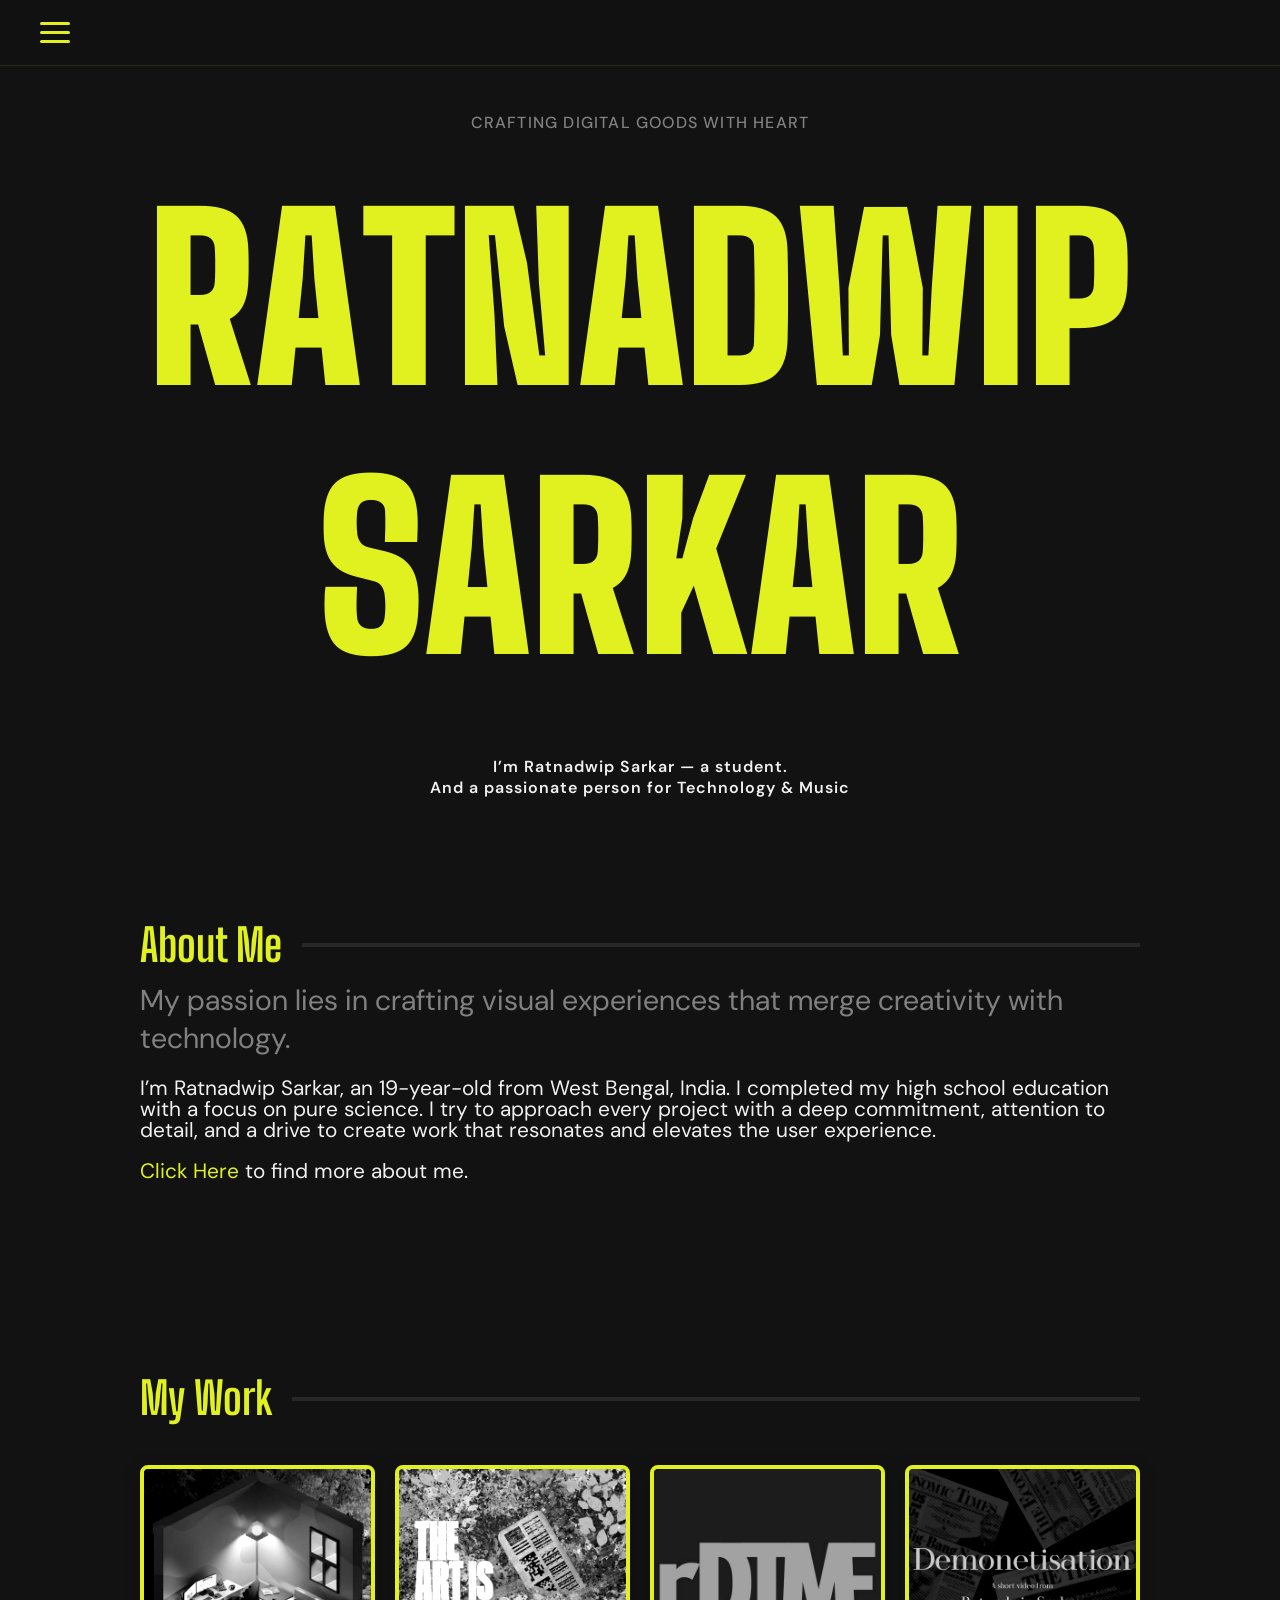
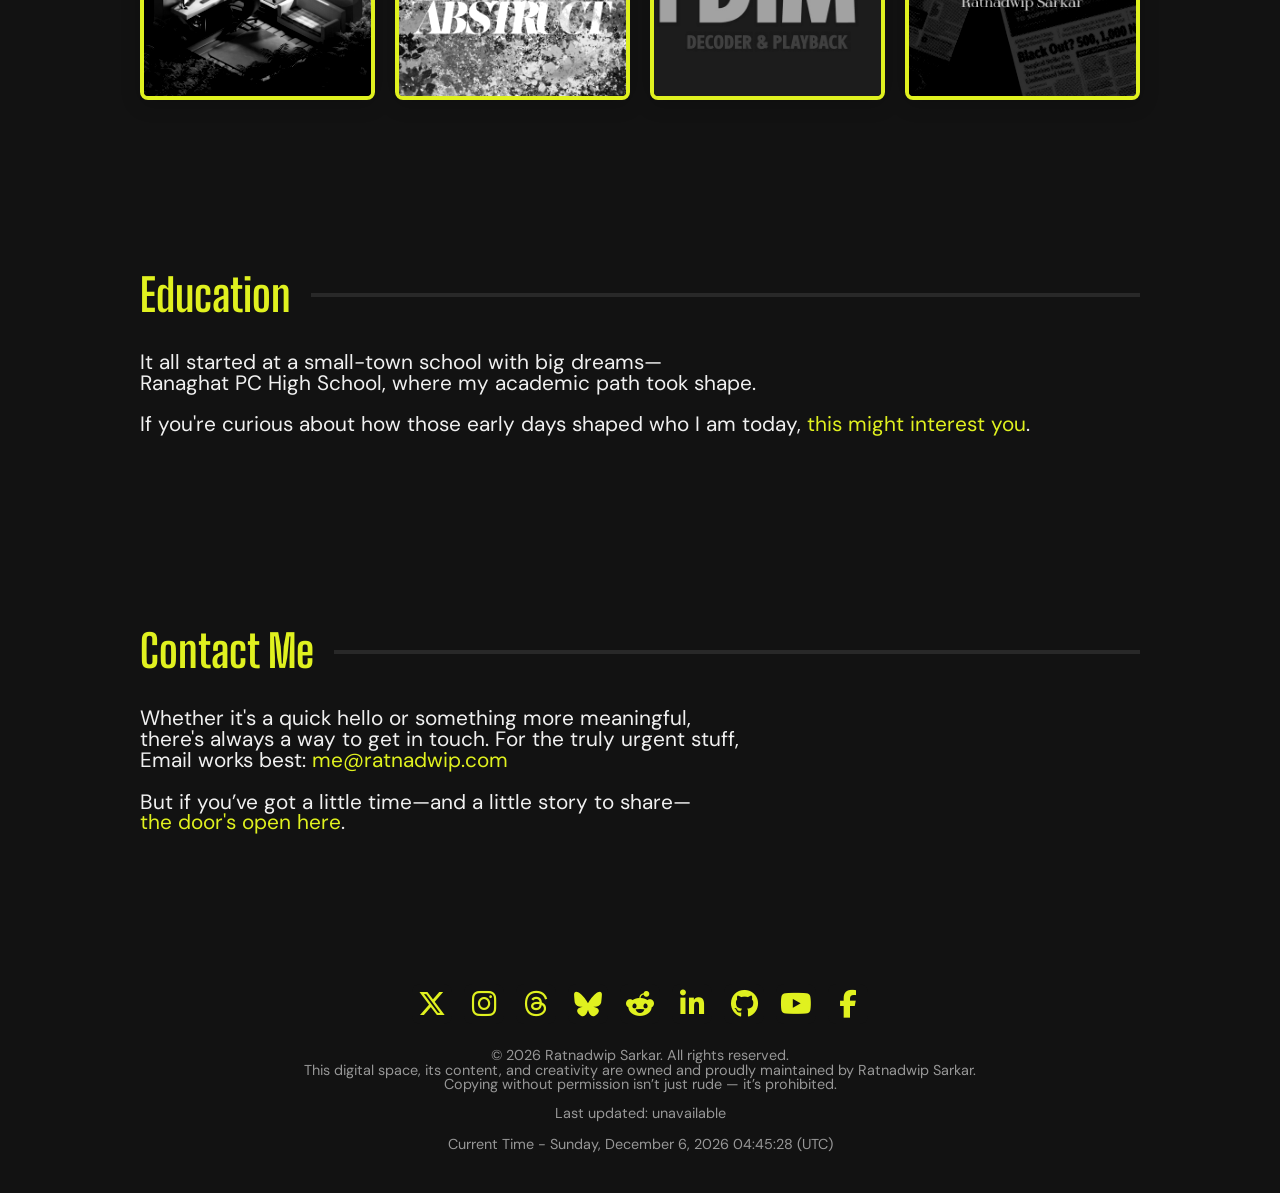
==== index.html @ 2abebe7c "Add website pages, components and media assets Add full site content: root index and multiple sectio" ====
<!DOCTYPE html>
<html lang="en">
<head>
<!-- Google tag (gtag.js) -->
<script async src="https://www.googletagmanager.com/gtag/js?id=G-7RMRZEF68H"></script>
<script>
  window.dataLayer = window.dataLayer || [];
  function gtag(){dataLayer.push(arguments);}
  gtag('js', new Date());

  gtag('config', 'G-7RMRZEF68H');
</script>
  <meta charset="UTF-8" />
  <meta name="viewport" content="width=device-width, initial-scale=1.0" />
  <title>RealRatnadwip</title>
  <link rel="icon" href="./Media/Logo/128x128icon.png" type="image/x-icon">
  <link href="https://fonts.googleapis.com/css2?family=Big+Shoulders+Display:wght@700;900&family=DM+Sans:wght@300;400;500;600;700&display=swap" rel="stylesheet">
  <link rel="stylesheet" href="./style.css" />
  <meta name="description" content="Portfolio of Ratnadwip Sarkar, a digital designer and engineer blending creativity and technology.">
  <link rel="stylesheet" href="https://cdnjs.cloudflare.com/ajax/libs/font-awesome/6.5.0/css/all.min.css">
</head>
<body>

  <header id="header-placeholder" data-root="./"></header>


<!-- Inside <body> -->
<div class="tagline">
  CRAFTING DIGITAL GOODS WITH HEART
</div>

</div>
<div class="name" id="home">
  <div class="line1">
    <span style="--i:1">R</span><span style="--i:2">A</span><span style="--i:3">T</span><span style="--i:4">N</span><span style="--i:5">A</span><span style="--i:6">D</span><span style="--i:7">W</span><span style="--i:8">I</span><span style="--i:9">P</span>
  </div>
  <div class="line2">
    <span style="--i:1">S</span><span style="--i:2">A</span><span style="--i:3">R</span><span style="--i:4">K</span><span style="--i:5">A</span><span style="--i:6">R</span>
  </div>
</div>
<br>
<div class="introline">
  I’m Ratnadwip Sarkar — a student.
  <br>And a passionate person for Technology & Music
</div>

<section id="about">
  <a class="section-header" href="./about/">
    About Me
    <div class="line"></div>
  </a>
  <div class="subtitle">My passion lies in crafting visual experiences that merge creativity with technology.</div>
  <p>
    I’m Ratnadwip Sarkar, an 19-year-old from West Bengal, India. I completed my high school education with a focus on pure science. I try to approach every project with a deep commitment, attention to detail, and a drive to create work that resonates and elevates the user experience.
  </p>
  <p><a href="./about/">Click Here</a> to find more about me.</p>
</section>

<section id="work">
  <a class="section-header" href="./projects/">
    My Work
    <div class="line"></div>
  </a>
  <div class="gallery">
  <a href="./projects/" class="gallery-item">
    <img src="./Media/blend3d.jpg" alt="Blender 3D">
    <span class="overlay-text">BLENDER 3D</span>
  </a>
  <a href="./projects/" class="gallery-item">
    <img src="./Media/pshop.jpg" alt="Photoshop">
    <span class="overlay-text">PHOTOSHOP</span>
  </a>
  <a href="./projects/" class="gallery-item">
    <img src="./Media/ds.jpg" alt="Python">
    <span class="overlay-text">PROGRAMMING</span>
  </a>
  <a href="./projects/" class="gallery-item">
    <img src="./Media/ytb.jpg" alt="Python">
    <span class="overlay-text">PREMIERE PRO</span>
  </a>
</div>
</section>

<section id="education">
  <a class="section-header" href="./education/">
    Education
    <div class="line"></div>
  </a>
  <p>It all started at a small-town school with big dreams—<br>Ranaghat PC High School, where my academic path took shape.</p>
  <p>If you're curious about how those early days shaped who I am today, <a href="./education/">this might interest you</a>.</p>
</section>


<section id="contact">
  <a class="section-header" href="./contact/">
    Contact Me
    <div class="line"></div>
  </a>
  <p>Whether it's a quick hello or something more meaningful,<br>
     there's always a way to get in touch. For the truly urgent stuff,<br>
     Email works best: <a href="mailto:me@ratnadwip.com" class="highlight" target="_blank">me@ratnadwip.com</a></p>
  <p>But if you’ve got a little time—and a little story to share—<br>
     <a href="./contact/">the door's open here</a>.</p>
</section>



      <footer id="footer-placeholder" data-root="./"></footer>

  <script src="./script.js"></script>
</body>
</html>
---- style.css ----
/* ==========================================================================
   Variables (Centralized Website Styling)
   ========================================================================== */
:root {
  /* Background Colors */
  --bg-primary: #121212;
  --bg-primary-rgb: 18, 18, 18;
  --bg-secondary: #1e1e1e;

  /* Accent Colors */
  --accent-primary: #E0F11F;
  --accent-primary-rgb: 224, 241, 31;
  --accent-hover: #d7e214;

  /* Text Colors */
  --text-primary: #F0F0F0;
  --text-muted: #808080;

  /* Border Colors */
  --border-color: #282828;
  --border-light: #444;
  --border-focus: #777;

  /* Typography */
  --font-primary: 'DM Sans', sans-serif;
  --font-heading: 'Big Shoulders Display', sans-serif;
}

/* =========================================
   Base / General Styles
   ========================================= */
body {
  margin: 0;
  background-color: var(--bg-primary);
  color: var(--text-primary);
  font-family: var(--font-primary);
  scroll-behavior: smooth;
  padding-top: 80px;
}

html,
body {
  min-height: 100vh;
  scrollbar-width: none;
  /* Firefox */
  -ms-overflow-style: none;
  /* IE/Edge */
}

html::-webkit-scrollbar,
body::-webkit-scrollbar {
  display: none;
  /* Chrome, Safari, Edge */
}




/* =========================================
   Header & Navigation
   ========================================= */
/* New Header Layout */
header {
  position: fixed;
  top: 0;
  left: 0;
  width: 100%;
  background: rgba(var(--bg-primary-rgb), 0.8);
  backdrop-filter: blur(12px);
  -webkit-backdrop-filter: blur(12px);
  display: flex;
  align-items: center;
  padding: 20px 40px;
  z-index: 1000;
  box-sizing: border-box;
  border-bottom: 1px solid rgba(var(--accent-primary-rgb), 0.1);
}

/* Hamburger Icon */
.hamburger {
  cursor: pointer;
  display: flex;
  flex-direction: column;
  gap: 6px;
  width: 30px;
  height: 25px;
  justify-content: center;
  z-index: 1100;
}

.hamburger span {
  height: 3px;
  background: var(--accent-primary);
  width: 100%;
  border-radius: 3px;
  transition: 0.3s ease;
}

/* Cross Animation */
.hamburger.active span:nth-child(1) {
  transform: rotate(45deg) translate(6px, 6px);
}

.hamburger.active span:nth-child(2) {
  opacity: 0;
}

.hamburger.active span:nth-child(3) {
  transform: rotate(-45deg) translate(6px, -7px);
}

/* Mobile Nav Panel – Fully Hidden When Closed */
.mobile-nav {
  position: fixed;
  top: 0;
  left: -100%;
  width: 250px;
  height: 100vh;
  background-color: rgba(30, 30, 30, 0.95);
  backdrop-filter: blur(6px);
  display: flex;
  flex-direction: column;
  gap: 30px;
  padding: 100px 30px;
  box-shadow: 2px 0 20px rgba(0, 0, 0, 0.5);
  transition: left 0.4s ease;
  z-index: 1050;
}


.mobile-nav a {
  font-family: var(--font-heading);
  color: var(--text-primary);
  text-decoration: none;
  font-size: 1.8rem;
  font-weight: 700;
  line-height: 0.5;
  opacity: 0;
  transform: translateX(-10px);
  transition: opacity 0.4s ease, transform 0.4s ease;
}

.mobile-nav.open a {
  opacity: 1;
  transform: translateX(0);
}


.mobile-nav a:hover {
  color: var(--accent-primary);
  text-decoration: underline;

}

.mobile-nav.open {
  left: 0;
}


p {
  font-size: 0.9rem;
  font-weight: 400;
  color: var(--text-primary);
}

.tagline {
  font-family: var(--font-primary);
  font-weight: 500;
  color: var(--text-muted);
  text-align: center;
  margin-top: 1rem;
  margin-bottom: 2rem;
  letter-spacing: 1.2px;
  position: relative;
  z-index: 1;
}

.tagline {
  font-size: 0.6rem;
}

.introline {
  font-family: var(--font-primary);
  font-weight: 600;
  color: var(--text-primary);
  text-align: center;
  margin-top: 2rem;
  margin-bottom: 2rem;
  letter-spacing: 1px;
}

.introline {
  font-size: .70rem;
}


/* Animated Name */
.name {
  font-family: var(--font-heading);
  font-weight: 900;
  color: var(--accent-primary);
  text-align: center;
  margin-top: 30px;
  line-height: 1.2;
  animation: fadeIn 1s ease-in-out;
}

@keyframes fadeIn {
  from {
    opacity: 0
  }

  to {
    opacity: 1
  }
}

/* Base size for smallest screens */
.name {
  font-size: 3rem;
}

.subtitle {
  font-size: 1.2rem;
}

.section-header {
  font-size: 1.4rem;
  line-height: 1.6;
}

/* 400px and up */
@media (min-width: 400px) {
  .name {
    font-size: 5rem;
  }

  .section-header {
    font-size: 1.8rem;
    line-height: 1.6;
  }

  p {
    font-size: 1rem;
    line-height: 1;
  }
}

/* 500px and up */
@media (min-width: 500px) {
  .name {
    font-size: 6rem;
  }
}

/* 600px and up */
@media (min-width: 600px) {
  .name {
    font-size: 7rem;
  }

  .tagline {
    font-size: 0.8rem;
  }

  .introline {
    font-size: .85rem;
  }


  .section-header {
    font-size: 2.1rem;
  }

  p {
    font-size: 1.1rem;
  }
}

/* 700px and up */
@media (min-width: 700px) {
  .name {
    font-size: 8rem;
  }
}

/* 800px and up */
@media (min-width: 800px) {
  .name {
    font-size: 10rem;
  }

  .section-header {
    font-size: 2.5rem;
  }

  .subtitle {
    font-size: 1.8rem;
  }

  p {
    font-size: 1.2rem;
  }
}

/* 1000px and up */
@media (min-width: 1000px) {
  .name {
    font-size: 12rem;
  }

  .section-header {
    font-size: 2.8rem;
  }

  .introline {
    font-size: 1rem;
  }

  p {
    font-size: 1.3rem;
  }
}

/* 1200px and up */
@media (min-width: 1200px) {
  .name {
    font-size: 14rem;
  }

  .tagline {
    font-size: 1rem;
    margin-top: 2rem;
    margin-bottom: 2rem;
  }
}

/* 1400px and up */
@media (min-width: 1400px) {
  .name {
    font-size: 16rem;
  }

  .tagline {
    font-size: 1rem;
  }

  .introline {
    font-size: 1.25rem;
  }

  .subtitle {
    font-size: 2.5rem;
  }

  .section-header {
    font-size: 3rem;
  }

  p {
    font-size: 1.4rem;
  }
}

/* 2000px and up */
@media (min-width: 2000px) {
  .name {
    font-size: 18rem;
  }

  .tagline {
    font-size: 1.2rem;
  }

  .introline {
    font-size: 1.75rem;
  }

  .subtitle {
    font-size: 3rem;
  }

  .section-header {
    font-size: 3.2rem;
  }

  p {
    font-size: 1.5rem;
  }
}



.name .line1 span,
.name .line2 span {
  display: inline-block;
  opacity: 0;
  transform: translateY(30px);
  animation: slideIn 0.8s ease forwards;
}

.name .line1 span {
  animation-delay: calc(0.05s * var(--i));
}

.name .line2 span {
  animation-delay: calc(0.05s * (var(--i) + 8));
}

@keyframes slideIn {
  to {
    opacity: 1;
    transform: translateY(0);
  }
}

/* =========================================
   Sections & Layout
   ========================================= */
section {
  max-width: 1000px;
  margin: auto;
  padding: 80px 40px;
  opacity: 0;
  transform: translateY(50px);
  transition: opacity 0.8s ease, transform 0.8s ease;
}

section.reveal {
  opacity: 1;
  transform: translateY(0);
}

/* Highlight heading + arrow line */
.section-header {
  display: flex;
  align-items: center;
  gap: 20px;
  font-family: var(--font-heading);
  font-weight: 700;
  color: var(--accent-primary);
  cursor: pointer;
  text-decoration: none;
  position: relative;
}

.section-header .line {
  flex-grow: 1;
  height: 4px;
  background: var(--border-color);
  position: relative;
  transition: background 0.3s ease;
}


@keyframes lineShift {
  5% {
    background: linear-gradient(to right, var(--border-color) 99.88%, var(--accent-primary) 100%);
  }

  10% {
    background: linear-gradient(to right, var(--border-color) 99.51%, var(--accent-primary) 100%);
  }

  15% {
    background: linear-gradient(to right, var(--border-color) 98.91%, var(--accent-primary) 100%);
  }

  20% {
    background: linear-gradient(to right, var(--border-color) 98.09%, var(--accent-primary) 100%);
  }

  25% {
    background: linear-gradient(to right, var(--border-color) 97.07%, var(--accent-primary) 100%);
  }

  30% {
    background: linear-gradient(to right, var(--border-color) 95.88%, var(--accent-primary) 100%);
  }

  35% {
    background: linear-gradient(to right, var(--border-color) 94.54%, var(--accent-primary) 100%);
  }

  40% {
    background: linear-gradient(to right, var(--border-color) 93.09%, var(--accent-primary) 100%);
  }

  45% {
    background: linear-gradient(to right, var(--border-color) 91.56%, var(--accent-primary) 100%);
  }

  50% {
    background: linear-gradient(to right, var(--border-color) 90.00%, var(--accent-primary) 100%);
  }

  55% {
    background: linear-gradient(to right, var(--border-color) 88.44%, var(--accent-primary) 100%);
  }

  60% {
    background: linear-gradient(to right, var(--border-color) 86.91%, var(--accent-primary) 100%);
  }

  65% {
    background: linear-gradient(to right, var(--border-color) 85.46%, var(--accent-primary) 100%);
  }

  70% {
    background: linear-gradient(to right, var(--border-color) 84.12%, var(--accent-primary) 100%);
  }

  75% {
    background: linear-gradient(to right, var(--border-color) 82.93%, var(--accent-primary) 100%);
  }

  80% {
    background: linear-gradient(to right, var(--border-color) 81.91%, var(--accent-primary) 100%);
  }

  85% {
    background: linear-gradient(to right, var(--border-color) 81.09%, var(--accent-primary) 100%);
  }

  90% {
    background: linear-gradient(to right, var(--border-color) 80.49%, var(--accent-primary) 100%);
  }

  95% {
    background: linear-gradient(to right, var(--border-color) 80.12%, var(--accent-primary) 100%);
  }

  100% {
    background: linear-gradient(to right, var(--border-color) 80.00%, var(--accent-primary) 100%);
  }

}

.section-header:hover .line {
  animation: lineShift 0.2s forwards;
}



/* Subtitle */
.subtitle {
  color: var(--text-muted);
  margin-bottom: 10px;
}

/* =========================================
   Gallery / Portfolio Items
   ========================================= */
.gallery {
  display: grid;
  grid-template-columns: repeat(auto-fill, minmax(200px, 1fr));
  gap: 20px;
  margin-top: 30px;
}

.gallery img {
  width: 100%;
  height: auto;
  filter: grayscale(100%) contrast(1.25);
  transition: all 0.6s ease;
  transform: scale(1);
  border-radius: 8px;
  box-shadow: 0 4px 20px rgba(0, 0, 0, 0.2);

}



.gallery-item {
  position: relative;
  display: block;
  overflow: hidden;
  border-radius: 8px;
  border: 4px solid var(--accent-primary);
  transition: transform 0.6s ease;
  box-shadow: 0 4px 20px rgba(0, 0, 0, 0.2);
}

.gallery-item:hover {
  transform: scale(1.05);
  z-index: 2;
}

.gallery-item img {
  width: 100%;
  height: auto;
  display: block;
  filter: grayscale(100%) contrast(1.25);
  transition: filter 0.6s ease;
  border-radius: 4px;
  /* slight internal rounding */
}

.gallery-item:hover img {
  filter: none;
}

/* Overlay Text */
.overlay-text {
  position: absolute;
  top: 50%;
  left: 50%;
  transform: translate(-50%, -50%) scale(0.9);
  color: #0F0F0F;
  background-color: rgba(var(--accent-primary-rgb), 0.85);
  padding: 10px 20px;
  font-family: var(--font-heading);
  font-size: 1rem;
  border-radius: 6px;
  opacity: 0;
  transition: all 0.4s ease;
  pointer-events: none;
}

.gallery-item:hover .overlay-text {
  opacity: 1;
  transform: translate(-50%, -50%) scale(1);
}




.social-icons {
  display: flex;
  flex-wrap: wrap;
  gap: 12px;
  justify-content: center;
  /* Centers horizontally */
  align-items: center;
  /* Optional: aligns vertically in a container */
  padding: 10px 0;
}


.social-btn {
  width: 2.5rem;
  height: 2.5rem;
  display: flex;
  align-items: center;
  justify-content: center;
  background-color: var(--bg-primary);
  border-radius: 0.5rem;
  color: var(--accent-primary);
  transition: all 0.3s ease;
  font-size: 1.75rem;
  text-decoration: none;
}

.social-icons a {
  text-decoration: none;
}


/* Hover Effects */
.social-btn:hover {
  color: var(--text-primary);
  transform: scale(1.1);
}

.social-icons a:hover {
  text-decoration: none;
}


/* Platform-specific hover backgrounds */
.social-btn.twitter:hover {
  background-color: #000000;
}

.social-btn.instagram:hover {
  background: radial-gradient(circle at 30% 107%, #fdf497 0%, #fd5949 45%, #d6249f 60%, #285AEB 90%);
}

.social-btn.threads:hover {
  background-color: black;
}

.social-btn.bluesky:hover {
  background-color: #0073ff;
}

.social-btn.reddit:hover {
  background-color: #FF4500;
}

.social-btn.linkedin:hover {
  background-color: #0A66C2;
}

.social-btn.github:hover {
  background-color: #333;
}

.social-btn.youtube:hover i {
  color: #FF0000 !important;
  /* YouTube red */
}

.social-btn.youtube:hover {
  background-color: #FFFFFF;
  /* white background */
}

.social-btn.facebook:hover {
  background-color: #1877F2;
}

.social-icons a.bluesky {
  background-color: var(--bg-primary);
  width: 2.5rem;
  height: 2.5rem;
  display: inline-flex;
  align-items: center;
  justify-content: center;
  border-radius: 0.5rem;
  transition: background-color 0.3s ease, transform 0.3s ease;
  vertical-align: middle;
  padding: 0;
  box-sizing: border-box;
}

.social-icons a.bluesky:hover {
  background-color: #1DA1F2;
  /* use Twitter-like blue or customize */
  transform: scale(1.1);
}

.social-icons a.bluesky:hover .bsky-icon {
  fill: var(--text-primary);
}

.bsky-icon {
  width: 1.75rem;
  height: 1.75rem;
  transition: fill 0.3s ease;
  display: block;
}

.contact-form {
  max-width: 600px;
  margin: 30px auto;
  display: flex;
  flex-direction: column;
  gap: 16px;
  padding: 0 20px;
}

/* Input and textarea field styles */
.contact-form input[type="text"],
.contact-form input[type="email"],
.contact-form textarea {
  width: 100%;
  padding: 1rem;
  background-color: var(--bg-secondary);
  /* uniform background */
  border: 1px solid var(--border-light);
  /* subtle border, not in accent color */
  color: #f0f0f0;
  border-radius: 0.45rem;
  font-family: var(--font-primary);
  font-weight: 600;
  font-size: 0.95rem;
  outline: none;
  transition: border-color 0.3s ease;
}

.contact-form input:focus,
.contact-form textarea:focus {
  border-color: var(--border-focus);
  /* light highlight on focus */
}

.contact-form textarea {
  resize: none;
}

/* Submit button */
.submit-btn {
  width: fit-content;
  align-self: center;
  padding: 1rem 2rem;
  background-color: var(--accent-primary);
  border: none;
  border-radius: 0.65rem;
  color: var(--bg-primary);
  font-family: var(--font-heading);
  font-weight: 700;
  font-size: 1.2rem;
  cursor: pointer;
  box-shadow: 0 4px 10px rgba(var(--accent-primary-rgb), 0.4);
  transition: all 0.3s ease;
  transform: scale(1);
}

.submit-btn:hover {
  background-color: var(--accent-hover);
  box-shadow: 0 6px 14px rgba(var(--accent-primary-rgb), 0.6);
  transform: scale(1.05);
}

.submit-btn:active {
  transform: scale(0.95);
  box-shadow: 0 2px 6px rgba(var(--accent-primary-rgb), 0.4);
}

/* Highlight all links inside sections */
section a {
  color: var(--accent-primary);
  text-decoration: none;
  transition: color 0.3s ease;
}

section a:hover {
  text-decoration: underline;
}


.image-collection {
  max-width: 80%;
  margin: 5rem auto;
  column-count: 4;
  column-gap: 1rem;
}

@media (max-width: 1024px) {
  .image-collection {
    column-count: 2;
  }
}

@media (max-width: 600px) {
  .image-collection {
    column-count: 1;
  }
}

.image-card {
  display: inline-block;
  width: 100%;
  margin-bottom: 1rem;
  border-radius: 0.75rem;
  overflow: hidden;
  cursor: pointer;
  transition: transform 0.3s;
}

.image-card img {
  width: 100%;
  height: auto;
  display: block;
  border-radius: 0.75rem;
  object-fit: cover;
  transition: transform 0.3s;
}


.image-card:hover img {
  transform: scale(1.05);
}

.pr-image-collection {
  max-width: 80%;
  margin: 5rem auto;
  column-count: 3;
  column-gap: 1rem;
}

@media (max-width: 1024px) {
  .pr-image-collection {
    column-count: 2;
  }
}

@media (max-width: 600px) {
  .pr-image-collection {
    column-count: 1;
  }
}

.pr-image-card {
  display: inline-block;
  width: 100%;
  margin-bottom: 1rem;
  border-radius: 0.75rem;
  overflow: hidden;
  cursor: pointer;
  transition: transform 0.3s;
}

.pr-image-card img {
  width: 100%;
  height: auto;
  display: block;
  border-radius: 0.75rem;
  object-fit: cover;
  transition: transform 0.3s;
}


.pr-image-card:hover img {
  transform: scale(1.05);
}

/* Preview overlay */
.preview-layer {
  position: fixed;
  inset: 0;
  background-color: rgba(0, 0, 0, 0.75);
  backdrop-filter: blur(4px);
  display: flex;
  justify-content: center;
  align-items: center;
  padding: 0rem;
  z-index: 1001;
  animation: fadeIn 0.3s ease forwards;
}

.hidden {
  display: none;
}

.preview-box {
  padding-top: 3rem;
  max-width: 90vw;
  max-height: 90vh;
  text-align: center;
  animation: scaleUp 0.3s ease;
}

.preview-box img {
  max-width: 100%;
  max-height: 80vh;
  border-radius: 0.75rem;
  cursor: zoom-in;
  transition: transform 0.3s;
}

.preview-img.zoomed {
  transform: scale(1.25);
  cursor: zoom-out;
  transition: transform 0.3s ease;
}


.caption-text {
  margin-top: 0.5rem;
  font-family: var(--font-heading);
  font-weight: 700;
  color: var(--accent-primary);
  font-size: 1rem;
}

/* Close button */
.close-btn {
  background: none;
  border: none;
  color: white;
  font-size: 3rem;
  font-family: var(--font-heading);
  font-weight: 700;
  cursor: pointer;
  position: relative;
  top: 0;
  right: 0;
  float: right;
}

/* =========================================
   Animations
   ========================================= */
@keyframes fadeIn {
  from {
    opacity: 0;
  }

  to {
    opacity: 1;
  }
}

@keyframes scaleUp {
  from {
    transform: scale(0.8);
    opacity: 0;
  }

  to {
    transform: scale(1);
    opacity: 1;
  }
}

/* =========================================
   Footer Styles
   ========================================= */
.footerText {
  opacity: 0.6;
  /*pointer-events: none;*/
}

.footerPTag {
  font-size: 0.9rem;
}

footer {
  text-align: center;
  padding: 40px;
  font-size: 0.9rem;
  opacity: 1;
}
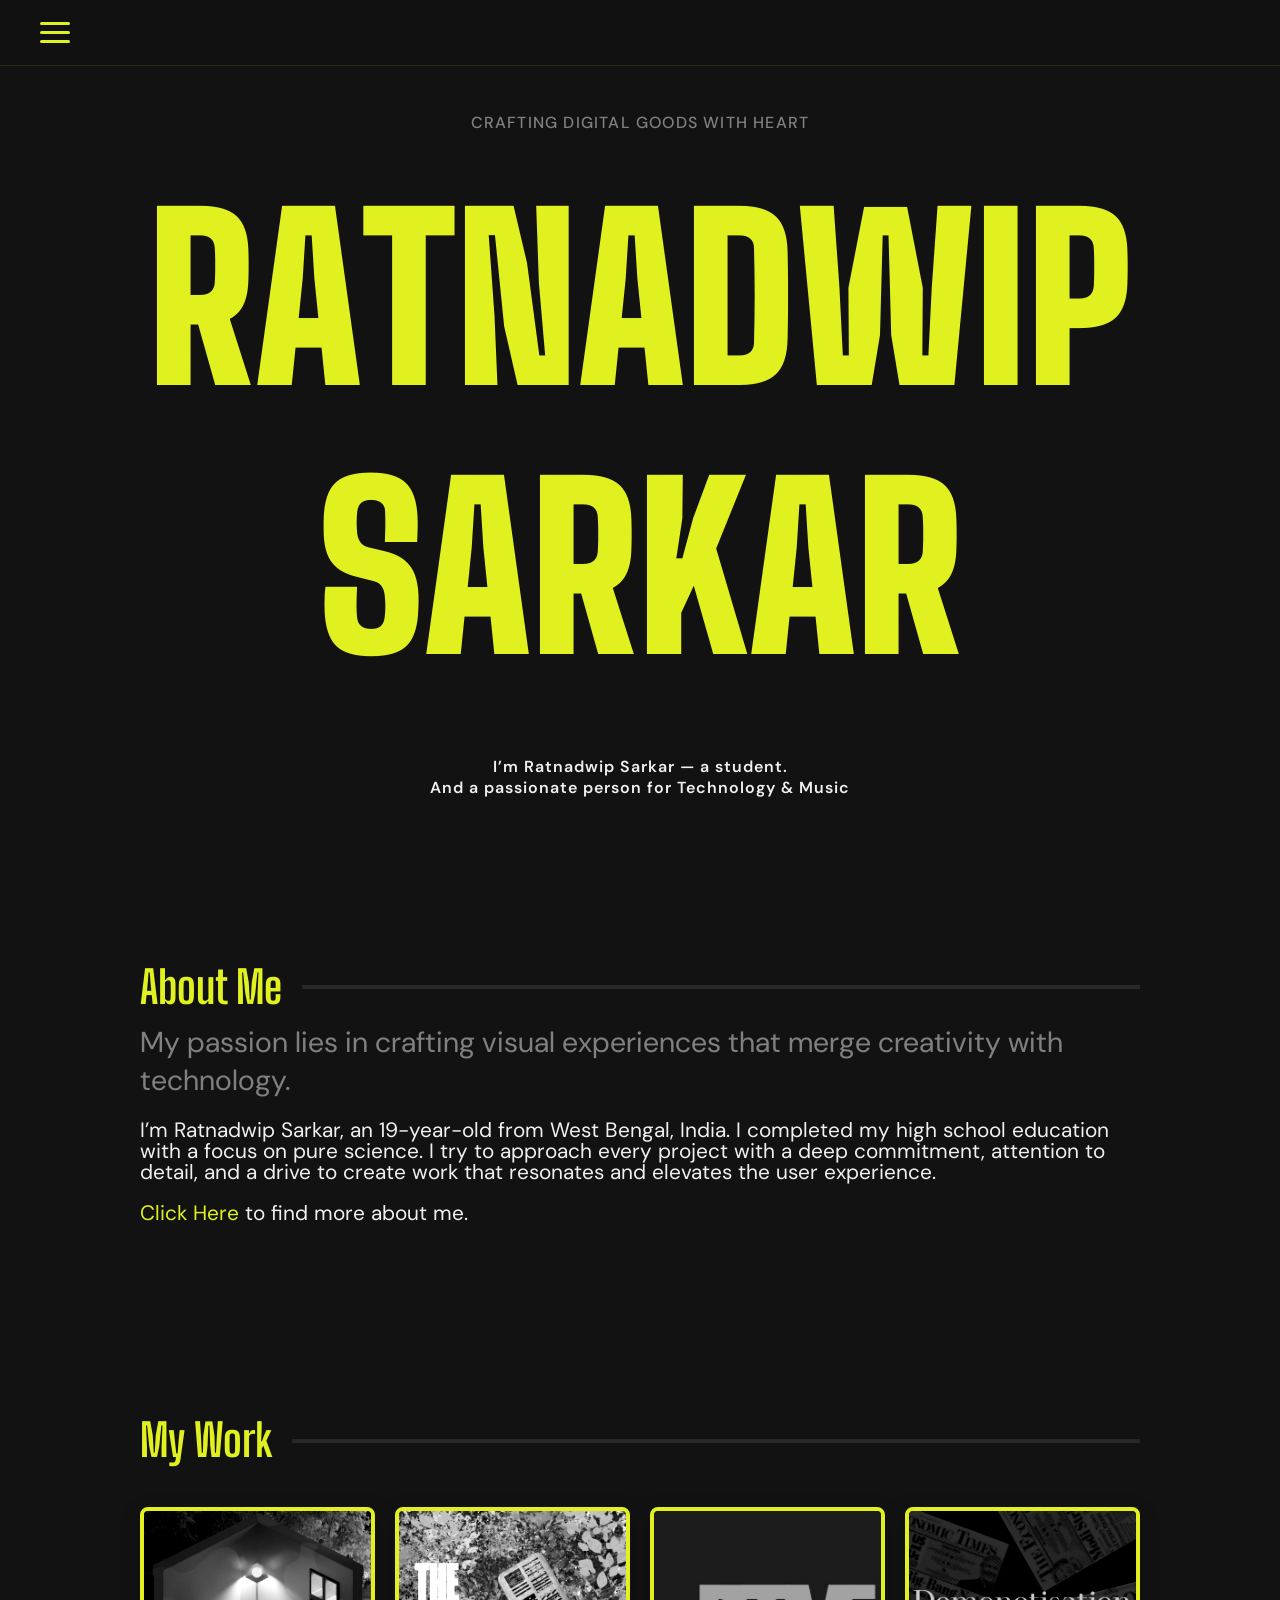
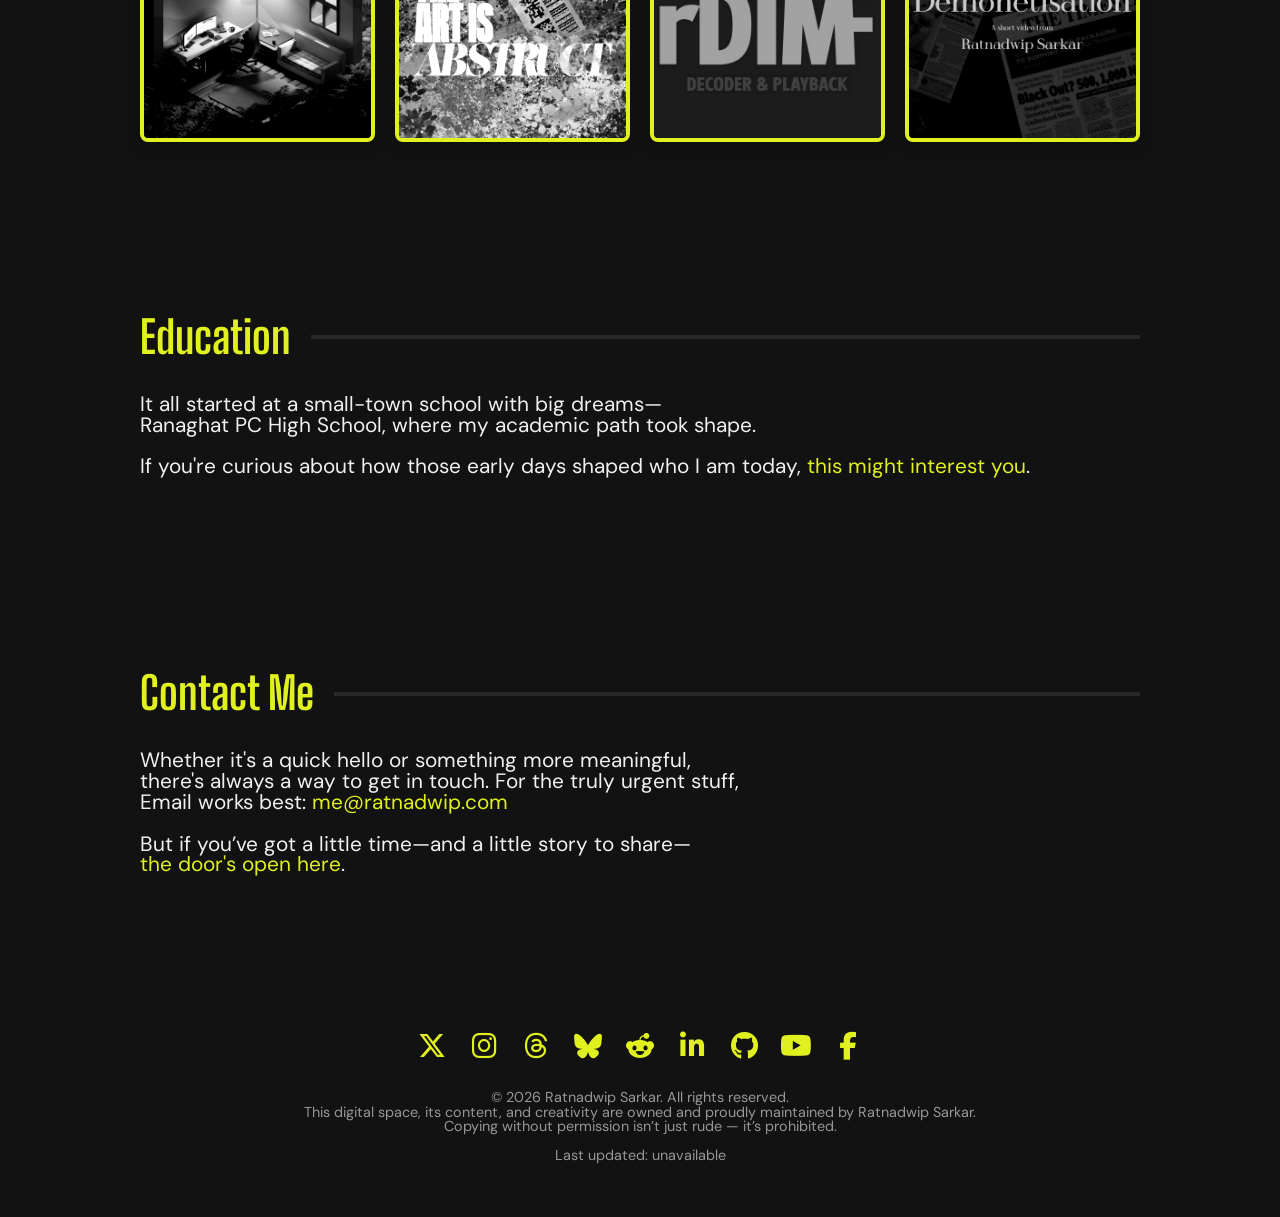
==== commit 27388c10: "Add Google Calendar booking and contact spacing Add an appointment booking integration via Google Ca" ====
--- a/index.html
+++ b/index.html
@@ -41,7 +41,24 @@
 <br>
 <div class="introline">
   I’m Ratnadwip Sarkar — a student.
-  <br>And a passionate person for Technology & Music
+  <br>And a passionate person for Technology & Music<br><br><br>
+  <!-- Google Calendar Appointment Scheduling begin -->
+  <link href="https://calendar.google.com/calendar/scheduling-button-script.css" rel="stylesheet">
+  <script src="https://calendar.google.com/calendar/scheduling-button-script.js" async></script>
+  <script>
+    (function() {
+      var target = document.currentScript;
+      window.addEventListener('load', function() {
+      calendar.schedulingButton.load({
+        url: 'https://calendar.google.com/calendar/appointments/schedules/AcZssZ3Uo7ErSanud4NzeSqJcDjqGqZLqJtGiATNUfhQsXEAXTK3i6PTPstqQ04Tn2AxQN4sZYbUnBGT?gv=true',
+        color: '#e0f11f',
+        label: 'Book an appointment',
+        target,
+      });
+    });
+  })();
+  </script>
+  <!-- end Google Calendar Appointment Scheduling -->
 </div>
 
 <section id="about">
@@ -103,8 +120,6 @@
      <a href="./contact/">the door's open here</a>.</p>
 </section>
 
-
-
       <footer id="footer-placeholder" data-root="./"></footer>
 
   <script src="./script.js"></script>
--- a/style.css
+++ b/style.css
@@ -1,1015 +1,1015 @@
-/* ==========================================================================
-   Variables (Centralized Website Styling)
-   ========================================================================== */
-:root {
-  /* Background Colors */
-  --bg-primary: #121212;
-  --bg-primary-rgb: 18, 18, 18;
-  --bg-secondary: #1e1e1e;
-
-  /* Accent Colors */
-  --accent-primary: #E0F11F;
-  --accent-primary-rgb: 224, 241, 31;
-  --accent-hover: #d7e214;
-
-  /* Text Colors */
-  --text-primary: #F0F0F0;
-  --text-muted: #808080;
-
-  /* Border Colors */
-  --border-color: #282828;
-  --border-light: #444;
-  --border-focus: #777;
-
-  /* Typography */
-  --font-primary: 'DM Sans', sans-serif;
-  --font-heading: 'Big Shoulders Display', sans-serif;
-}
-
-/* =========================================
-   Base / General Styles
-   ========================================= */
-body {
-  margin: 0;
-  background-color: var(--bg-primary);
-  color: var(--text-primary);
-  font-family: var(--font-primary);
-  scroll-behavior: smooth;
-  padding-top: 80px;
-}
-
-html,
-body {
-  min-height: 100vh;
-  scrollbar-width: none;
-  /* Firefox */
-  -ms-overflow-style: none;
-  /* IE/Edge */
-}
-
-html::-webkit-scrollbar,
-body::-webkit-scrollbar {
-  display: none;
-  /* Chrome, Safari, Edge */
-}
-
-
-
-
-/* =========================================
-   Header & Navigation
-   ========================================= */
-/* New Header Layout */
-header {
-  position: fixed;
-  top: 0;
-  left: 0;
-  width: 100%;
-  background: rgba(var(--bg-primary-rgb), 0.8);
-  backdrop-filter: blur(12px);
-  -webkit-backdrop-filter: blur(12px);
-  display: flex;
-  align-items: center;
-  padding: 20px 40px;
-  z-index: 1000;
-  box-sizing: border-box;
-  border-bottom: 1px solid rgba(var(--accent-primary-rgb), 0.1);
-}
-
-/* Hamburger Icon */
-.hamburger {
-  cursor: pointer;
-  display: flex;
-  flex-direction: column;
-  gap: 6px;
-  width: 30px;
-  height: 25px;
-  justify-content: center;
-  z-index: 1100;
-}
-
-.hamburger span {
-  height: 3px;
-  background: var(--accent-primary);
-  width: 100%;
-  border-radius: 3px;
-  transition: 0.3s ease;
-}
-
-/* Cross Animation */
-.hamburger.active span:nth-child(1) {
-  transform: rotate(45deg) translate(6px, 6px);
-}
-
-.hamburger.active span:nth-child(2) {
-  opacity: 0;
-}
-
-.hamburger.active span:nth-child(3) {
-  transform: rotate(-45deg) translate(6px, -7px);
-}
-
-/* Mobile Nav Panel – Fully Hidden When Closed */
-.mobile-nav {
-  position: fixed;
-  top: 0;
-  left: -100%;
-  width: 250px;
-  height: 100vh;
-  background-color: rgba(30, 30, 30, 0.95);
-  backdrop-filter: blur(6px);
-  display: flex;
-  flex-direction: column;
-  gap: 30px;
-  padding: 100px 30px;
-  box-shadow: 2px 0 20px rgba(0, 0, 0, 0.5);
-  transition: left 0.4s ease;
-  z-index: 1050;
-}
-
-
-.mobile-nav a {
-  font-family: var(--font-heading);
-  color: var(--text-primary);
-  text-decoration: none;
-  font-size: 1.8rem;
-  font-weight: 700;
-  line-height: 0.5;
-  opacity: 0;
-  transform: translateX(-10px);
-  transition: opacity 0.4s ease, transform 0.4s ease;
-}
-
-.mobile-nav.open a {
-  opacity: 1;
-  transform: translateX(0);
-}
-
-
-.mobile-nav a:hover {
-  color: var(--accent-primary);
-  text-decoration: underline;
-
-}
-
-.mobile-nav.open {
-  left: 0;
-}
-
-
-p {
-  font-size: 0.9rem;
-  font-weight: 400;
-  color: var(--text-primary);
-}
-
-.tagline {
-  font-family: var(--font-primary);
-  font-weight: 500;
-  color: var(--text-muted);
-  text-align: center;
-  margin-top: 1rem;
-  margin-bottom: 2rem;
-  letter-spacing: 1.2px;
-  position: relative;
-  z-index: 1;
-}
-
-.tagline {
-  font-size: 0.6rem;
-}
-
-.introline {
-  font-family: var(--font-primary);
-  font-weight: 600;
-  color: var(--text-primary);
-  text-align: center;
-  margin-top: 2rem;
-  margin-bottom: 2rem;
-  letter-spacing: 1px;
-}
-
-.introline {
-  font-size: .70rem;
-}
-
-
-/* Animated Name */
-.name {
-  font-family: var(--font-heading);
-  font-weight: 900;
-  color: var(--accent-primary);
-  text-align: center;
-  margin-top: 30px;
-  line-height: 1.2;
-  animation: fadeIn 1s ease-in-out;
-}
-
-@keyframes fadeIn {
-  from {
-    opacity: 0
-  }
-
-  to {
-    opacity: 1
-  }
-}
-
-/* Base size for smallest screens */
-.name {
-  font-size: 3rem;
-}
-
-.subtitle {
-  font-size: 1.2rem;
-}
-
-.section-header {
-  font-size: 1.4rem;
-  line-height: 1.6;
-}
-
-/* 400px and up */
-@media (min-width: 400px) {
-  .name {
-    font-size: 5rem;
-  }
-
-  .section-header {
-    font-size: 1.8rem;
-    line-height: 1.6;
-  }
-
-  p {
-    font-size: 1rem;
-    line-height: 1;
-  }
-}
-
-/* 500px and up */
-@media (min-width: 500px) {
-  .name {
-    font-size: 6rem;
-  }
-}
-
-/* 600px and up */
-@media (min-width: 600px) {
-  .name {
-    font-size: 7rem;
-  }
-
-  .tagline {
-    font-size: 0.8rem;
-  }
-
-  .introline {
-    font-size: .85rem;
-  }
-
-
-  .section-header {
-    font-size: 2.1rem;
-  }
-
-  p {
-    font-size: 1.1rem;
-  }
-}
-
-/* 700px and up */
-@media (min-width: 700px) {
-  .name {
-    font-size: 8rem;
-  }
-}
-
-/* 800px and up */
-@media (min-width: 800px) {
-  .name {
-    font-size: 10rem;
-  }
-
-  .section-header {
-    font-size: 2.5rem;
-  }
-
-  .subtitle {
-    font-size: 1.8rem;
-  }
-
-  p {
-    font-size: 1.2rem;
-  }
-}
-
-/* 1000px and up */
-@media (min-width: 1000px) {
-  .name {
-    font-size: 12rem;
-  }
-
-  .section-header {
-    font-size: 2.8rem;
-  }
-
-  .introline {
-    font-size: 1rem;
-  }
-
-  p {
-    font-size: 1.3rem;
-  }
-}
-
-/* 1200px and up */
-@media (min-width: 1200px) {
-  .name {
-    font-size: 14rem;
-  }
-
-  .tagline {
-    font-size: 1rem;
-    margin-top: 2rem;
-    margin-bottom: 2rem;
-  }
-}
-
-/* 1400px and up */
-@media (min-width: 1400px) {
-  .name {
-    font-size: 16rem;
-  }
-
-  .tagline {
-    font-size: 1rem;
-  }
-
-  .introline {
-    font-size: 1.25rem;
-  }
-
-  .subtitle {
-    font-size: 2.5rem;
-  }
-
-  .section-header {
-    font-size: 3rem;
-  }
-
-  p {
-    font-size: 1.4rem;
-  }
-}
-
-/* 2000px and up */
-@media (min-width: 2000px) {
-  .name {
-    font-size: 18rem;
-  }
-
-  .tagline {
-    font-size: 1.2rem;
-  }
-
-  .introline {
-    font-size: 1.75rem;
-  }
-
-  .subtitle {
-    font-size: 3rem;
-  }
-
-  .section-header {
-    font-size: 3.2rem;
-  }
-
-  p {
-    font-size: 1.5rem;
-  }
-}
-
-
-
-.name .line1 span,
-.name .line2 span {
-  display: inline-block;
-  opacity: 0;
-  transform: translateY(30px);
-  animation: slideIn 0.8s ease forwards;
-}
-
-.name .line1 span {
-  animation-delay: calc(0.05s * var(--i));
-}
-
-.name .line2 span {
-  animation-delay: calc(0.05s * (var(--i) + 8));
-}
-
-@keyframes slideIn {
-  to {
-    opacity: 1;
-    transform: translateY(0);
-  }
-}
-
-/* =========================================
-   Sections & Layout
-   ========================================= */
-section {
-  max-width: 1000px;
-  margin: auto;
-  padding: 80px 40px;
-  opacity: 0;
-  transform: translateY(50px);
-  transition: opacity 0.8s ease, transform 0.8s ease;
-}
-
-section.reveal {
-  opacity: 1;
-  transform: translateY(0);
-}
-
-/* Highlight heading + arrow line */
-.section-header {
-  display: flex;
-  align-items: center;
-  gap: 20px;
-  font-family: var(--font-heading);
-  font-weight: 700;
-  color: var(--accent-primary);
-  cursor: pointer;
-  text-decoration: none;
-  position: relative;
-}
-
-.section-header .line {
-  flex-grow: 1;
-  height: 4px;
-  background: var(--border-color);
-  position: relative;
-  transition: background 0.3s ease;
-}
-
-
-@keyframes lineShift {
-  5% {
-    background: linear-gradient(to right, var(--border-color) 99.88%, var(--accent-primary) 100%);
-  }
-
-  10% {
-    background: linear-gradient(to right, var(--border-color) 99.51%, var(--accent-primary) 100%);
-  }
-
-  15% {
-    background: linear-gradient(to right, var(--border-color) 98.91%, var(--accent-primary) 100%);
-  }
-
-  20% {
-    background: linear-gradient(to right, var(--border-color) 98.09%, var(--accent-primary) 100%);
-  }
-
-  25% {
-    background: linear-gradient(to right, var(--border-color) 97.07%, var(--accent-primary) 100%);
-  }
-
-  30% {
-    background: linear-gradient(to right, var(--border-color) 95.88%, var(--accent-primary) 100%);
-  }
-
-  35% {
-    background: linear-gradient(to right, var(--border-color) 94.54%, var(--accent-primary) 100%);
-  }
-
-  40% {
-    background: linear-gradient(to right, var(--border-color) 93.09%, var(--accent-primary) 100%);
-  }
-
-  45% {
-    background: linear-gradient(to right, var(--border-color) 91.56%, var(--accent-primary) 100%);
-  }
-
-  50% {
-    background: linear-gradient(to right, var(--border-color) 90.00%, var(--accent-primary) 100%);
-  }
-
-  55% {
-    background: linear-gradient(to right, var(--border-color) 88.44%, var(--accent-primary) 100%);
-  }
-
-  60% {
-    background: linear-gradient(to right, var(--border-color) 86.91%, var(--accent-primary) 100%);
-  }
-
-  65% {
-    background: linear-gradient(to right, var(--border-color) 85.46%, var(--accent-primary) 100%);
-  }
-
-  70% {
-    background: linear-gradient(to right, var(--border-color) 84.12%, var(--accent-primary) 100%);
-  }
-
-  75% {
-    background: linear-gradient(to right, var(--border-color) 82.93%, var(--accent-primary) 100%);
-  }
-
-  80% {
-    background: linear-gradient(to right, var(--border-color) 81.91%, var(--accent-primary) 100%);
-  }
-
-  85% {
-    background: linear-gradient(to right, var(--border-color) 81.09%, var(--accent-primary) 100%);
-  }
-
-  90% {
-    background: linear-gradient(to right, var(--border-color) 80.49%, var(--accent-primary) 100%);
-  }
-
-  95% {
-    background: linear-gradient(to right, var(--border-color) 80.12%, var(--accent-primary) 100%);
-  }
-
-  100% {
-    background: linear-gradient(to right, var(--border-color) 80.00%, var(--accent-primary) 100%);
-  }
-
-}
-
-.section-header:hover .line {
-  animation: lineShift 0.2s forwards;
-}
-
-
-
-/* Subtitle */
-.subtitle {
-  color: var(--text-muted);
-  margin-bottom: 10px;
-}
-
-/* =========================================
-   Gallery / Portfolio Items
-   ========================================= */
-.gallery {
-  display: grid;
-  grid-template-columns: repeat(auto-fill, minmax(200px, 1fr));
-  gap: 20px;
-  margin-top: 30px;
-}
-
-.gallery img {
-  width: 100%;
-  height: auto;
-  filter: grayscale(100%) contrast(1.25);
-  transition: all 0.6s ease;
-  transform: scale(1);
-  border-radius: 8px;
-  box-shadow: 0 4px 20px rgba(0, 0, 0, 0.2);
-
-}
-
-
-
-.gallery-item {
-  position: relative;
-  display: block;
-  overflow: hidden;
-  border-radius: 8px;
-  border: 4px solid var(--accent-primary);
-  transition: transform 0.6s ease;
-  box-shadow: 0 4px 20px rgba(0, 0, 0, 0.2);
-}
-
-.gallery-item:hover {
-  transform: scale(1.05);
-  z-index: 2;
-}
-
-.gallery-item img {
-  width: 100%;
-  height: auto;
-  display: block;
-  filter: grayscale(100%) contrast(1.25);
-  transition: filter 0.6s ease;
-  border-radius: 4px;
-  /* slight internal rounding */
-}
-
-.gallery-item:hover img {
-  filter: none;
-}
-
-/* Overlay Text */
-.overlay-text {
-  position: absolute;
-  top: 50%;
-  left: 50%;
-  transform: translate(-50%, -50%) scale(0.9);
-  color: #0F0F0F;
-  background-color: rgba(var(--accent-primary-rgb), 0.85);
-  padding: 10px 20px;
-  font-family: var(--font-heading);
-  font-size: 1rem;
-  border-radius: 6px;
-  opacity: 0;
-  transition: all 0.4s ease;
-  pointer-events: none;
-}
-
-.gallery-item:hover .overlay-text {
-  opacity: 1;
-  transform: translate(-50%, -50%) scale(1);
-}
-
-
-
-
-.social-icons {
-  display: flex;
-  flex-wrap: wrap;
-  gap: 12px;
-  justify-content: center;
-  /* Centers horizontally */
-  align-items: center;
-  /* Optional: aligns vertically in a container */
-  padding: 10px 0;
-}
-
-
-.social-btn {
-  width: 2.5rem;
-  height: 2.5rem;
-  display: flex;
-  align-items: center;
-  justify-content: center;
-  background-color: var(--bg-primary);
-  border-radius: 0.5rem;
-  color: var(--accent-primary);
-  transition: all 0.3s ease;
-  font-size: 1.75rem;
-  text-decoration: none;
-}
-
-.social-icons a {
-  text-decoration: none;
-}
-
-
-/* Hover Effects */
-.social-btn:hover {
-  color: var(--text-primary);
-  transform: scale(1.1);
-}
-
-.social-icons a:hover {
-  text-decoration: none;
-}
-
-
-/* Platform-specific hover backgrounds */
-.social-btn.twitter:hover {
-  background-color: #000000;
-}
-
-.social-btn.instagram:hover {
-  background: radial-gradient(circle at 30% 107%, #fdf497 0%, #fd5949 45%, #d6249f 60%, #285AEB 90%);
-}
-
-.social-btn.threads:hover {
-  background-color: black;
-}
-
-.social-btn.bluesky:hover {
-  background-color: #0073ff;
-}
-
-.social-btn.reddit:hover {
-  background-color: #FF4500;
-}
-
-.social-btn.linkedin:hover {
-  background-color: #0A66C2;
-}
-
-.social-btn.github:hover {
-  background-color: #333;
-}
-
-.social-btn.youtube:hover i {
-  color: #FF0000 !important;
-  /* YouTube red */
-}
-
-.social-btn.youtube:hover {
-  background-color: #FFFFFF;
-  /* white background */
-}
-
-.social-btn.facebook:hover {
-  background-color: #1877F2;
-}
-
-.social-icons a.bluesky {
-  background-color: var(--bg-primary);
-  width: 2.5rem;
-  height: 2.5rem;
-  display: inline-flex;
-  align-items: center;
-  justify-content: center;
-  border-radius: 0.5rem;
-  transition: background-color 0.3s ease, transform 0.3s ease;
-  vertical-align: middle;
-  padding: 0;
-  box-sizing: border-box;
-}
-
-.social-icons a.bluesky:hover {
-  background-color: #1DA1F2;
-  /* use Twitter-like blue or customize */
-  transform: scale(1.1);
-}
-
-.social-icons a.bluesky:hover .bsky-icon {
-  fill: var(--text-primary);
-}
-
-.bsky-icon {
-  width: 1.75rem;
-  height: 1.75rem;
-  transition: fill 0.3s ease;
-  display: block;
-}
-
-.contact-form {
-  max-width: 600px;
-  margin: 30px auto;
-  display: flex;
-  flex-direction: column;
-  gap: 16px;
-  padding: 0 20px;
-}
-
-/* Input and textarea field styles */
-.contact-form input[type="text"],
-.contact-form input[type="email"],
-.contact-form textarea {
-  width: 100%;
-  padding: 1rem;
-  background-color: var(--bg-secondary);
-  /* uniform background */
-  border: 1px solid var(--border-light);
-  /* subtle border, not in accent color */
-  color: #f0f0f0;
-  border-radius: 0.45rem;
-  font-family: var(--font-primary);
-  font-weight: 600;
-  font-size: 0.95rem;
-  outline: none;
-  transition: border-color 0.3s ease;
-}
-
-.contact-form input:focus,
-.contact-form textarea:focus {
-  border-color: var(--border-focus);
-  /* light highlight on focus */
-}
-
-.contact-form textarea {
-  resize: none;
-}
-
-/* Submit button */
-.submit-btn {
-  width: fit-content;
-  align-self: center;
-  padding: 1rem 2rem;
-  background-color: var(--accent-primary);
-  border: none;
-  border-radius: 0.65rem;
-  color: var(--bg-primary);
-  font-family: var(--font-heading);
-  font-weight: 700;
-  font-size: 1.2rem;
-  cursor: pointer;
-  box-shadow: 0 4px 10px rgba(var(--accent-primary-rgb), 0.4);
-  transition: all 0.3s ease;
-  transform: scale(1);
-}
-
-.submit-btn:hover {
-  background-color: var(--accent-hover);
-  box-shadow: 0 6px 14px rgba(var(--accent-primary-rgb), 0.6);
-  transform: scale(1.05);
-}
-
-.submit-btn:active {
-  transform: scale(0.95);
-  box-shadow: 0 2px 6px rgba(var(--accent-primary-rgb), 0.4);
-}
-
-/* Highlight all links inside sections */
-section a {
-  color: var(--accent-primary);
-  text-decoration: none;
-  transition: color 0.3s ease;
-}
-
-section a:hover {
-  text-decoration: underline;
-}
-
-
-.image-collection {
-  max-width: 80%;
-  margin: 5rem auto;
-  column-count: 4;
-  column-gap: 1rem;
-}
-
-@media (max-width: 1024px) {
-  .image-collection {
-    column-count: 2;
-  }
-}
-
-@media (max-width: 600px) {
-  .image-collection {
-    column-count: 1;
-  }
-}
-
-.image-card {
-  display: inline-block;
-  width: 100%;
-  margin-bottom: 1rem;
-  border-radius: 0.75rem;
-  overflow: hidden;
-  cursor: pointer;
-  transition: transform 0.3s;
-}
-
-.image-card img {
-  width: 100%;
-  height: auto;
-  display: block;
-  border-radius: 0.75rem;
-  object-fit: cover;
-  transition: transform 0.3s;
-}
-
-
-.image-card:hover img {
-  transform: scale(1.05);
-}
-
-.pr-image-collection {
-  max-width: 80%;
-  margin: 5rem auto;
-  column-count: 3;
-  column-gap: 1rem;
-}
-
-@media (max-width: 1024px) {
-  .pr-image-collection {
-    column-count: 2;
-  }
-}
-
-@media (max-width: 600px) {
-  .pr-image-collection {
-    column-count: 1;
-  }
-}
-
-.pr-image-card {
-  display: inline-block;
-  width: 100%;
-  margin-bottom: 1rem;
-  border-radius: 0.75rem;
-  overflow: hidden;
-  cursor: pointer;
-  transition: transform 0.3s;
-}
-
-.pr-image-card img {
-  width: 100%;
-  height: auto;
-  display: block;
-  border-radius: 0.75rem;
-  object-fit: cover;
-  transition: transform 0.3s;
-}
-
-
-.pr-image-card:hover img {
-  transform: scale(1.05);
-}
-
-/* Preview overlay */
-.preview-layer {
-  position: fixed;
-  inset: 0;
-  background-color: rgba(0, 0, 0, 0.75);
-  backdrop-filter: blur(4px);
-  display: flex;
-  justify-content: center;
-  align-items: center;
-  padding: 0rem;
-  z-index: 1001;
-  animation: fadeIn 0.3s ease forwards;
-}
-
-.hidden {
-  display: none;
-}
-
-.preview-box {
-  padding-top: 3rem;
-  max-width: 90vw;
-  max-height: 90vh;
-  text-align: center;
-  animation: scaleUp 0.3s ease;
-}
-
-.preview-box img {
-  max-width: 100%;
-  max-height: 80vh;
-  border-radius: 0.75rem;
-  cursor: zoom-in;
-  transition: transform 0.3s;
-}
-
-.preview-img.zoomed {
-  transform: scale(1.25);
-  cursor: zoom-out;
-  transition: transform 0.3s ease;
-}
-
-
-.caption-text {
-  margin-top: 0.5rem;
-  font-family: var(--font-heading);
-  font-weight: 700;
-  color: var(--accent-primary);
-  font-size: 1rem;
-}
-
-/* Close button */
-.close-btn {
-  background: none;
-  border: none;
-  color: white;
-  font-size: 3rem;
-  font-family: var(--font-heading);
-  font-weight: 700;
-  cursor: pointer;
-  position: relative;
-  top: 0;
-  right: 0;
-  float: right;
-}
-
-/* =========================================
-   Animations
-   ========================================= */
-@keyframes fadeIn {
-  from {
-    opacity: 0;
-  }
-
-  to {
-    opacity: 1;
-  }
-}
-
-@keyframes scaleUp {
-  from {
-    transform: scale(0.8);
-    opacity: 0;
-  }
-
-  to {
-    transform: scale(1);
-    opacity: 1;
-  }
-}
-
-/* =========================================
-   Footer Styles
-   ========================================= */
-.footerText {
-  opacity: 0.6;
-  /*pointer-events: none;*/
-}
-
-.footerPTag {
-  font-size: 0.9rem;
-}
-
-footer {
-  text-align: center;
-  padding: 40px;
-  font-size: 0.9rem;
-  opacity: 1;
-}+/* ==========================================================================
+   Variables (Centralized Website Styling)
+   ========================================================================== */
+:root {
+  /* Background Colors */
+  --bg-primary: #121212;
+  --bg-primary-rgb: 18, 18, 18;
+  --bg-secondary: #1e1e1e;
+
+  /* Accent Colors */
+  --accent-primary: #E0F11F;
+  --accent-primary-rgb: 224, 241, 31;
+  --accent-hover: #d7e214;
+
+  /* Text Colors */
+  --text-primary: #F0F0F0;
+  --text-muted: #808080;
+
+  /* Border Colors */
+  --border-color: #282828;
+  --border-light: #444;
+  --border-focus: #777;
+
+  /* Typography */
+  --font-primary: 'DM Sans', sans-serif;
+  --font-heading: 'Big Shoulders Display', sans-serif;
+}
+
+/* =========================================
+   Base / General Styles
+   ========================================= */
+body {
+  margin: 0;
+  background-color: var(--bg-primary);
+  color: var(--text-primary);
+  font-family: var(--font-primary);
+  scroll-behavior: smooth;
+  padding-top: 80px;
+}
+
+html,
+body {
+  min-height: 100vh;
+  scrollbar-width: none;
+  /* Firefox */
+  -ms-overflow-style: none;
+  /* IE/Edge */
+}
+
+html::-webkit-scrollbar,
+body::-webkit-scrollbar {
+  display: none;
+  /* Chrome, Safari, Edge */
+}
+
+
+
+
+/* =========================================
+   Header & Navigation
+   ========================================= */
+/* New Header Layout */
+header {
+  position: fixed;
+  top: 0;
+  left: 0;
+  width: 100%;
+  background: rgba(var(--bg-primary-rgb), 0.8);
+  backdrop-filter: blur(12px);
+  -webkit-backdrop-filter: blur(12px);
+  display: flex;
+  align-items: center;
+  padding: 20px 40px;
+  z-index: 1000;
+  box-sizing: border-box;
+  border-bottom: 1px solid rgba(var(--accent-primary-rgb), 0.1);
+}
+
+/* Hamburger Icon */
+.hamburger {
+  cursor: pointer;
+  display: flex;
+  flex-direction: column;
+  gap: 6px;
+  width: 30px;
+  height: 25px;
+  justify-content: center;
+  z-index: 1100;
+}
+
+.hamburger span {
+  height: 3px;
+  background: var(--accent-primary);
+  width: 100%;
+  border-radius: 3px;
+  transition: 0.3s ease;
+}
+
+/* Cross Animation */
+.hamburger.active span:nth-child(1) {
+  transform: rotate(45deg) translate(6px, 6px);
+}
+
+.hamburger.active span:nth-child(2) {
+  opacity: 0;
+}
+
+.hamburger.active span:nth-child(3) {
+  transform: rotate(-45deg) translate(6px, -7px);
+}
+
+/* Mobile Nav Panel – Fully Hidden When Closed */
+.mobile-nav {
+  position: fixed;
+  top: 0;
+  left: -100%;
+  width: 250px;
+  height: 100vh;
+  background-color: rgba(30, 30, 30, 0.95);
+  backdrop-filter: blur(6px);
+  display: flex;
+  flex-direction: column;
+  gap: 30px;
+  padding: 100px 30px;
+  box-shadow: 2px 0 20px rgba(0, 0, 0, 0.5);
+  transition: left 0.4s ease;
+  z-index: 1050;
+}
+
+
+.mobile-nav a {
+  font-family: var(--font-heading);
+  color: var(--text-primary);
+  text-decoration: none;
+  font-size: 1.8rem;
+  font-weight: 700;
+  line-height: 0.5;
+  opacity: 0;
+  transform: translateX(-10px);
+  transition: opacity 0.4s ease, transform 0.4s ease;
+}
+
+.mobile-nav.open a {
+  opacity: 1;
+  transform: translateX(0);
+}
+
+
+.mobile-nav a:hover {
+  color: var(--accent-primary);
+  text-decoration: underline;
+
+}
+
+.mobile-nav.open {
+  left: 0;
+}
+
+
+p {
+  font-size: 0.9rem;
+  font-weight: 400;
+  color: var(--text-primary);
+}
+
+.tagline {
+  font-family: var(--font-primary);
+  font-weight: 500;
+  color: var(--text-muted);
+  text-align: center;
+  margin-top: 1rem;
+  margin-bottom: 2rem;
+  letter-spacing: 1.2px;
+  position: relative;
+  z-index: 1;
+}
+
+.tagline {
+  font-size: 0.6rem;
+}
+
+.introline {
+  font-family: var(--font-primary);
+  font-weight: 600;
+  color: var(--text-primary);
+  text-align: center;
+  margin-top: 2rem;
+  margin-bottom: 2rem;
+  letter-spacing: 1px;
+}
+
+.introline {
+  font-size: .70rem;
+}
+
+
+/* Animated Name */
+.name {
+  font-family: var(--font-heading);
+  font-weight: 900;
+  color: var(--accent-primary);
+  text-align: center;
+  margin-top: 30px;
+  line-height: 1.2;
+  animation: fadeIn 1s ease-in-out;
+}
+
+@keyframes fadeIn {
+  from {
+    opacity: 0
+  }
+
+  to {
+    opacity: 1
+  }
+}
+
+/* Base size for smallest screens */
+.name {
+  font-size: 3rem;
+}
+
+.subtitle {
+  font-size: 1.2rem;
+}
+
+.section-header {
+  font-size: 1.4rem;
+  line-height: 1.6;
+}
+
+/* 400px and up */
+@media (min-width: 400px) {
+  .name {
+    font-size: 5rem;
+  }
+
+  .section-header {
+    font-size: 1.8rem;
+    line-height: 1.6;
+  }
+
+  p {
+    font-size: 1rem;
+    line-height: 1;
+  }
+}
+
+/* 500px and up */
+@media (min-width: 500px) {
+  .name {
+    font-size: 6rem;
+  }
+}
+
+/* 600px and up */
+@media (min-width: 600px) {
+  .name {
+    font-size: 7rem;
+  }
+
+  .tagline {
+    font-size: 0.8rem;
+  }
+
+  .introline {
+    font-size: .85rem;
+  }
+
+
+  .section-header {
+    font-size: 2.1rem;
+  }
+
+  p {
+    font-size: 1.1rem;
+  }
+}
+
+/* 700px and up */
+@media (min-width: 700px) {
+  .name {
+    font-size: 8rem;
+  }
+}
+
+/* 800px and up */
+@media (min-width: 800px) {
+  .name {
+    font-size: 10rem;
+  }
+
+  .section-header {
+    font-size: 2.5rem;
+  }
+
+  .subtitle {
+    font-size: 1.8rem;
+  }
+
+  p {
+    font-size: 1.2rem;
+  }
+}
+
+/* 1000px and up */
+@media (min-width: 1000px) {
+  .name {
+    font-size: 12rem;
+  }
+
+  .section-header {
+    font-size: 2.8rem;
+  }
+
+  .introline {
+    font-size: 1rem;
+  }
+
+  p {
+    font-size: 1.3rem;
+  }
+}
+
+/* 1200px and up */
+@media (min-width: 1200px) {
+  .name {
+    font-size: 14rem;
+  }
+
+  .tagline {
+    font-size: 1rem;
+    margin-top: 2rem;
+    margin-bottom: 2rem;
+  }
+}
+
+/* 1400px and up */
+@media (min-width: 1400px) {
+  .name {
+    font-size: 16rem;
+  }
+
+  .tagline {
+    font-size: 1rem;
+  }
+
+  .introline {
+    font-size: 1.25rem;
+  }
+
+  .subtitle {
+    font-size: 2.5rem;
+  }
+
+  .section-header {
+    font-size: 3rem;
+  }
+
+  p {
+    font-size: 1.4rem;
+  }
+}
+
+/* 2000px and up */
+@media (min-width: 2000px) {
+  .name {
+    font-size: 18rem;
+  }
+
+  .tagline {
+    font-size: 1.2rem;
+  }
+
+  .introline {
+    font-size: 1.75rem;
+  }
+
+  .subtitle {
+    font-size: 3rem;
+  }
+
+  .section-header {
+    font-size: 3.2rem;
+  }
+
+  p {
+    font-size: 1.5rem;
+  }
+}
+
+
+
+.name .line1 span,
+.name .line2 span {
+  display: inline-block;
+  opacity: 0;
+  transform: translateY(30px);
+  animation: slideIn 0.8s ease forwards;
+}
+
+.name .line1 span {
+  animation-delay: calc(0.05s * var(--i));
+}
+
+.name .line2 span {
+  animation-delay: calc(0.05s * (var(--i) + 8));
+}
+
+@keyframes slideIn {
+  to {
+    opacity: 1;
+    transform: translateY(0);
+  }
+}
+
+/* =========================================
+   Sections & Layout
+   ========================================= */
+section {
+  max-width: 1000px;
+  margin: auto;
+  padding: 80px 40px;
+  opacity: 0;
+  transform: translateY(50px);
+  transition: opacity 0.8s ease, transform 0.8s ease;
+}
+
+section.reveal {
+  opacity: 1;
+  transform: translateY(0);
+}
+
+/* Highlight heading + arrow line */
+.section-header {
+  display: flex;
+  align-items: center;
+  gap: 20px;
+  font-family: var(--font-heading);
+  font-weight: 700;
+  color: var(--accent-primary);
+  cursor: pointer;
+  text-decoration: none;
+  position: relative;
+}
+
+.section-header .line {
+  flex-grow: 1;
+  height: 4px;
+  background: var(--border-color);
+  position: relative;
+  transition: background 0.3s ease;
+}
+
+
+@keyframes lineShift {
+  5% {
+    background: linear-gradient(to right, var(--border-color) 99.88%, var(--accent-primary) 100%);
+  }
+
+  10% {
+    background: linear-gradient(to right, var(--border-color) 99.51%, var(--accent-primary) 100%);
+  }
+
+  15% {
+    background: linear-gradient(to right, var(--border-color) 98.91%, var(--accent-primary) 100%);
+  }
+
+  20% {
+    background: linear-gradient(to right, var(--border-color) 98.09%, var(--accent-primary) 100%);
+  }
+
+  25% {
+    background: linear-gradient(to right, var(--border-color) 97.07%, var(--accent-primary) 100%);
+  }
+
+  30% {
+    background: linear-gradient(to right, var(--border-color) 95.88%, var(--accent-primary) 100%);
+  }
+
+  35% {
+    background: linear-gradient(to right, var(--border-color) 94.54%, var(--accent-primary) 100%);
+  }
+
+  40% {
+    background: linear-gradient(to right, var(--border-color) 93.09%, var(--accent-primary) 100%);
+  }
+
+  45% {
+    background: linear-gradient(to right, var(--border-color) 91.56%, var(--accent-primary) 100%);
+  }
+
+  50% {
+    background: linear-gradient(to right, var(--border-color) 90.00%, var(--accent-primary) 100%);
+  }
+
+  55% {
+    background: linear-gradient(to right, var(--border-color) 88.44%, var(--accent-primary) 100%);
+  }
+
+  60% {
+    background: linear-gradient(to right, var(--border-color) 86.91%, var(--accent-primary) 100%);
+  }
+
+  65% {
+    background: linear-gradient(to right, var(--border-color) 85.46%, var(--accent-primary) 100%);
+  }
+
+  70% {
+    background: linear-gradient(to right, var(--border-color) 84.12%, var(--accent-primary) 100%);
+  }
+
+  75% {
+    background: linear-gradient(to right, var(--border-color) 82.93%, var(--accent-primary) 100%);
+  }
+
+  80% {
+    background: linear-gradient(to right, var(--border-color) 81.91%, var(--accent-primary) 100%);
+  }
+
+  85% {
+    background: linear-gradient(to right, var(--border-color) 81.09%, var(--accent-primary) 100%);
+  }
+
+  90% {
+    background: linear-gradient(to right, var(--border-color) 80.49%, var(--accent-primary) 100%);
+  }
+
+  95% {
+    background: linear-gradient(to right, var(--border-color) 80.12%, var(--accent-primary) 100%);
+  }
+
+  100% {
+    background: linear-gradient(to right, var(--border-color) 80.00%, var(--accent-primary) 100%);
+  }
+
+}
+
+.section-header:hover .line {
+  animation: lineShift 0.2s forwards;
+}
+
+
+
+/* Subtitle */
+.subtitle {
+  color: var(--text-muted);
+  margin-bottom: 10px;
+}
+
+/* =========================================
+   Gallery / Portfolio Items
+   ========================================= */
+.gallery {
+  display: grid;
+  grid-template-columns: repeat(auto-fill, minmax(200px, 1fr));
+  gap: 20px;
+  margin-top: 30px;
+}
+
+.gallery img {
+  width: 100%;
+  height: auto;
+  filter: grayscale(100%) contrast(1.25);
+  transition: all 0.6s ease;
+  transform: scale(1);
+  border-radius: 8px;
+  box-shadow: 0 4px 20px rgba(0, 0, 0, 0.2);
+
+}
+
+
+
+.gallery-item {
+  position: relative;
+  display: block;
+  overflow: hidden;
+  border-radius: 8px;
+  border: 4px solid var(--accent-primary);
+  transition: transform 0.6s ease;
+  box-shadow: 0 4px 20px rgba(0, 0, 0, 0.2);
+}
+
+.gallery-item:hover {
+  transform: scale(1.05);
+  z-index: 2;
+}
+
+.gallery-item img {
+  width: 100%;
+  height: auto;
+  display: block;
+  filter: grayscale(100%) contrast(1.25);
+  transition: filter 0.6s ease;
+  border-radius: 4px;
+  /* slight internal rounding */
+}
+
+.gallery-item:hover img {
+  filter: none;
+}
+
+/* Overlay Text */
+.overlay-text {
+  position: absolute;
+  top: 50%;
+  left: 50%;
+  transform: translate(-50%, -50%) scale(0.9);
+  color: #0F0F0F;
+  background-color: rgba(var(--accent-primary-rgb), 0.85);
+  padding: 10px 20px;
+  font-family: var(--font-heading);
+  font-size: 1rem;
+  border-radius: 6px;
+  opacity: 0;
+  transition: all 0.4s ease;
+  pointer-events: none;
+}
+
+.gallery-item:hover .overlay-text {
+  opacity: 1;
+  transform: translate(-50%, -50%) scale(1);
+}
+
+
+
+
+.social-icons {
+  display: flex;
+  flex-wrap: wrap;
+  gap: 12px;
+  justify-content: center;
+  /* Centers horizontally */
+  align-items: center;
+  /* Optional: aligns vertically in a container */
+  padding: 10px 0;
+}
+
+
+.social-btn {
+  width: 2.5rem;
+  height: 2.5rem;
+  display: flex;
+  align-items: center;
+  justify-content: center;
+  background-color: var(--bg-primary);
+  border-radius: 0.5rem;
+  color: var(--accent-primary);
+  transition: all 0.3s ease;
+  font-size: 1.75rem;
+  text-decoration: none;
+}
+
+.social-icons a {
+  text-decoration: none;
+}
+
+
+/* Hover Effects */
+.social-btn:hover {
+  color: var(--text-primary);
+  transform: scale(1.1);
+}
+
+.social-icons a:hover {
+  text-decoration: none;
+}
+
+
+/* Platform-specific hover backgrounds */
+.social-btn.twitter:hover {
+  background-color: #000000;
+}
+
+.social-btn.instagram:hover {
+  background: radial-gradient(circle at 30% 107%, #fdf497 0%, #fd5949 45%, #d6249f 60%, #285AEB 90%);
+}
+
+.social-btn.threads:hover {
+  background-color: black;
+}
+
+.social-btn.bluesky:hover {
+  background-color: #0073ff;
+}
+
+.social-btn.reddit:hover {
+  background-color: #FF4500;
+}
+
+.social-btn.linkedin:hover {
+  background-color: #0A66C2;
+}
+
+.social-btn.github:hover {
+  background-color: #333;
+}
+
+.social-btn.youtube:hover i {
+  color: #FF0000 !important;
+  /* YouTube red */
+}
+
+.social-btn.youtube:hover {
+  background-color: #FFFFFF;
+  /* white background */
+}
+
+.social-btn.facebook:hover {
+  background-color: #1877F2;
+}
+
+.social-icons a.bluesky {
+  background-color: var(--bg-primary);
+  width: 2.5rem;
+  height: 2.5rem;
+  display: inline-flex;
+  align-items: center;
+  justify-content: center;
+  border-radius: 0.5rem;
+  transition: background-color 0.3s ease, transform 0.3s ease;
+  vertical-align: middle;
+  padding: 0;
+  box-sizing: border-box;
+}
+
+.social-icons a.bluesky:hover {
+  background-color: #1DA1F2;
+  /* use Twitter-like blue or customize */
+  transform: scale(1.1);
+}
+
+.social-icons a.bluesky:hover .bsky-icon {
+  fill: var(--text-primary);
+}
+
+.bsky-icon {
+  width: 1.75rem;
+  height: 1.75rem;
+  transition: fill 0.3s ease;
+  display: block;
+}
+
+.contact-form {
+  max-width: 600px;
+  margin: 30px auto;
+  display: flex;
+  flex-direction: column;
+  gap: 16px;
+  padding: 0 20px;
+}
+
+/* Input and textarea field styles */
+.contact-form input[type="text"],
+.contact-form input[type="email"],
+.contact-form textarea {
+  width: 100%;
+  padding: 1rem;
+  background-color: var(--bg-secondary);
+  /* uniform background */
+  border: 1px solid var(--border-light);
+  /* subtle border, not in accent color */
+  color: #f0f0f0;
+  border-radius: 0.45rem;
+  font-family: var(--font-primary);
+  font-weight: 600;
+  font-size: 0.95rem;
+  outline: none;
+  transition: border-color 0.3s ease;
+}
+
+.contact-form input:focus,
+.contact-form textarea:focus {
+  border-color: var(--border-focus);
+  /* light highlight on focus */
+}
+
+.contact-form textarea {
+  resize: none;
+}
+
+/* Submit button */
+.submit-btn {
+  width: fit-content;
+  align-self: center;
+  padding: 1rem 2rem;
+  background-color: var(--accent-primary);
+  border: none;
+  border-radius: 0.65rem;
+  color: var(--bg-primary);
+  font-family: var(--font-heading);
+  font-weight: 700;
+  font-size: 1.2rem;
+  cursor: pointer;
+  box-shadow: 0 4px 10px rgba(var(--accent-primary-rgb), 0.4);
+  transition: all 0.3s ease;
+  transform: scale(1);
+}
+
+.submit-btn:hover {
+  background-color: var(--accent-hover);
+  box-shadow: 0 6px 14px rgba(var(--accent-primary-rgb), 0.6);
+  transform: scale(1.05);
+}
+
+.submit-btn:active {
+  transform: scale(0.95);
+  box-shadow: 0 2px 6px rgba(var(--accent-primary-rgb), 0.4);
+}
+
+/* Highlight all links inside sections */
+section a {
+  color: var(--accent-primary);
+  text-decoration: none;
+  transition: color 0.3s ease;
+}
+
+section a:hover {
+  text-decoration: underline;
+}
+
+
+.image-collection {
+  max-width: 80%;
+  margin: 5rem auto;
+  column-count: 4;
+  column-gap: 1rem;
+}
+
+@media (max-width: 1024px) {
+  .image-collection {
+    column-count: 2;
+  }
+}
+
+@media (max-width: 600px) {
+  .image-collection {
+    column-count: 1;
+  }
+}
+
+.image-card {
+  display: inline-block;
+  width: 100%;
+  margin-bottom: 1rem;
+  border-radius: 0.75rem;
+  overflow: hidden;
+  cursor: pointer;
+  transition: transform 0.3s;
+}
+
+.image-card img {
+  width: 100%;
+  height: auto;
+  display: block;
+  border-radius: 0.75rem;
+  object-fit: cover;
+  transition: transform 0.3s;
+}
+
+
+.image-card:hover img {
+  transform: scale(1.05);
+}
+
+.pr-image-collection {
+  max-width: 80%;
+  margin: 5rem auto;
+  column-count: 3;
+  column-gap: 1rem;
+}
+
+@media (max-width: 1024px) {
+  .pr-image-collection {
+    column-count: 2;
+  }
+}
+
+@media (max-width: 600px) {
+  .pr-image-collection {
+    column-count: 1;
+  }
+}
+
+.pr-image-card {
+  display: inline-block;
+  width: 100%;
+  margin-bottom: 1rem;
+  border-radius: 0.75rem;
+  overflow: hidden;
+  cursor: pointer;
+  transition: transform 0.3s;
+}
+
+.pr-image-card img {
+  width: 100%;
+  height: auto;
+  display: block;
+  border-radius: 0.75rem;
+  object-fit: cover;
+  transition: transform 0.3s;
+}
+
+
+.pr-image-card:hover img {
+  transform: scale(1.05);
+}
+
+/* Preview overlay */
+.preview-layer {
+  position: fixed;
+  inset: 0;
+  background-color: rgba(0, 0, 0, 0.75);
+  backdrop-filter: blur(4px);
+  display: flex;
+  justify-content: center;
+  align-items: center;
+  padding: 0rem;
+  z-index: 1001;
+  animation: fadeIn 0.3s ease forwards;
+}
+
+.hidden {
+  display: none;
+}
+
+.preview-box {
+  padding-top: 3rem;
+  max-width: 90vw;
+  max-height: 90vh;
+  text-align: center;
+  animation: scaleUp 0.3s ease;
+}
+
+.preview-box img {
+  max-width: 100%;
+  max-height: 80vh;
+  border-radius: 0.75rem;
+  cursor: zoom-in;
+  transition: transform 0.3s;
+}
+
+.preview-img.zoomed {
+  transform: scale(1.25);
+  cursor: zoom-out;
+  transition: transform 0.3s ease;
+}
+
+
+.caption-text {
+  margin-top: 0.5rem;
+  font-family: var(--font-heading);
+  font-weight: 700;
+  color: var(--accent-primary);
+  font-size: 1rem;
+}
+
+/* Close button */
+.close-btn {
+  background: none;
+  border: none;
+  color: white;
+  font-size: 3rem;
+  font-family: var(--font-heading);
+  font-weight: 700;
+  cursor: pointer;
+  position: relative;
+  top: 0;
+  right: 0;
+  float: right;
+}
+
+/* =========================================
+   Animations
+   ========================================= */
+@keyframes fadeIn {
+  from {
+    opacity: 0;
+  }
+
+  to {
+    opacity: 1;
+  }
+}
+
+@keyframes scaleUp {
+  from {
+    transform: scale(0.8);
+    opacity: 0;
+  }
+
+  to {
+    transform: scale(1);
+    opacity: 1;
+  }
+}
+
+/* =========================================
+   Footer Styles
+   ========================================= */
+.footerText {
+  opacity: 0.6;
+  /*pointer-events: none;*/
+}
+
+.footerPTag {
+  font-size: 0.9rem;
+}
+
+footer {
+  text-align: center;
+  padding: 40px;
+  font-size: 0.9rem;
+  opacity: 1;
+}
